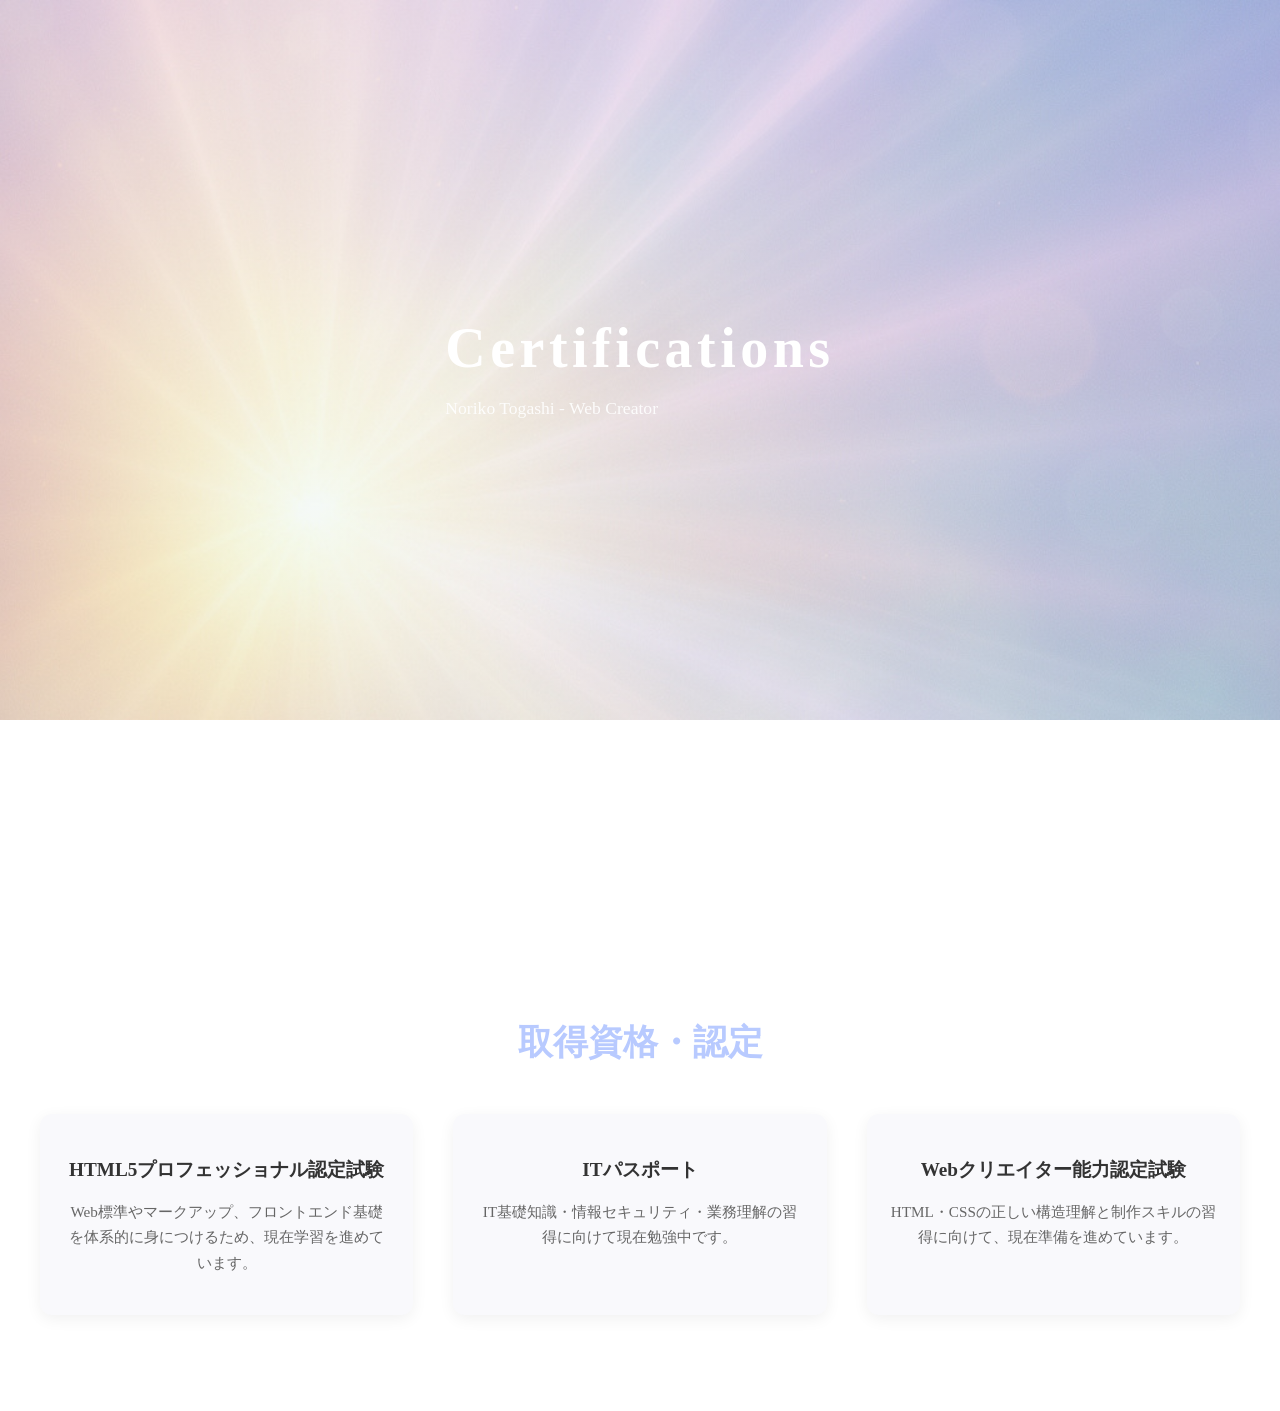
==== certifications/index.html @ 1bf71e6c "Add files via upload" ====
<!DOCTYPE html>
<html lang="ja">
  <head>
    <meta charset="UTF-8" />
    <meta name="viewport" content="width=device-width, initial-scale=1.0" />
    <title>Certifications</title>

    <link rel="stylesheet" href="../style-new.css" />
    <link rel="icon" href="../favicon.png" type="image/png" />
  </head>

  <body>
    <!-- Hero Section -->
    <section class="certifications-hero">
      <div class="hero-overlay"></div>
      <div class="hero-content">
        <h1 class="hero-name">Certifications</h1>
        <p class="hero-title">Noriko Togashi - Web Creator</p>
      </div>
    </section>

    <!-- Certifications Section -->
    <section id="cert-list" class="cert-list-section">
      <div class="intro-inner">
        <h2 class="intro-heading">取得資格・認定</h2>

        <div class="cert-grid">
          <!-- カード1 -->
          <div class="cert-card">
            <h3 class="cert-title">HTML5プロフェッショナル認定試験</h3>
            <p class="cert-description">
              Web標準やマークアップ、フロントエンド基礎を体系的に身につけるため、現在学習を進めています。
            </p>
          </div>

          <!-- カード2 -->
          <div class="cert-card">
            <h3 class="cert-title">ITパスポート</h3>
            <p class="cert-description">
              IT基礎知識・情報セキュリティ・業務理解の習得に向けて現在勉強中です。
            </p>
          </div>

          <!-- カード3（必要に応じて追加） -->
          <div class="cert-card">
            <h3 class="cert-title">Webクリエイター能力認定試験</h3>
            <p class="cert-description">
              HTML・CSSの正しい構造理解と制作スキルの習得に向けて、現在準備を進めています。
            </p>
          </div>
        </div>
      </div>
    </section>
  </body>
</html>
---- style-new.css ----
/* ------------------------------
    ベース設定（高さと余白の安定化）
------------------------------ */
html,
body {
  margin: 0;
  padding: 0;
  height: 100%;
}

/* ------------------------------
    Unified Hero Section（Top以外）
------------------------------ */
.profile-hero,
.works-hero,
.skillset-hero,
.certifications-hero {
  position: relative;
  height: 80vh;
  overflow: hidden;
  display: flex;
  align-items: center;
  justify-content: center;
  color: #fff;
  background: url("./images/bright-and-ethereal.jpg") center/cover no-repeat;
}

/* ヒーロー内の装飾 */
.hero-overlay {
  z-index: 1;
  pointer-events: none;
  position: absolute;
  inset: 0;
  background: linear-gradient(
    rgba(237, 231, 246, 0.35),
    rgba(223, 243, 227, 0.35)
  );
}

.hero-content {
  position: relative;
  z-index: 2;
}

.hero-name {
  font-size: 3.5rem;
  font-family: "Playfair Display", serif;
  letter-spacing: 0.08em;
  margin-bottom: 0.5rem;
}

.hero-title {
  font-size: 1.1rem;
  opacity: 0.9;
  margin-bottom: 2rem;
}

@keyframes fadeMove {
  0% {
    opacity: 0;
    transform: translateY(0);
  }
  50% {
    opacity: 1;
    transform: translateY(6px);
  }
  100% {
    opacity: 0;
    transform: translateY(0);
  }
}

/* ------------------------------
    Works ギャラリーセクション
------------------------------ */
.works-gallery {
  background: #fff;
  padding: 6rem 2rem;
}

.intro-inner {
  max-width: 1200px;
  margin: 0 auto;
  text-align: center;
}

.intro-heading {
  color: #b8caff;
  font-size: 2.2rem;
  margin-bottom: 1.5rem;
  font-family: "Noto Sans JP", sans-serif;
}

.works-grid {
  display: grid;
  grid-template-columns: repeat(auto-fit, minmax(280px, 1fr));
  gap: 2.5rem;
  margin-top: 3rem;
}

.work-card {
  background: #f9f9fc;
  border-radius: 12px;
  box-shadow: 0 4px 16px rgba(0, 0, 0, 0.06);
  padding: 1.5rem;
  text-align: center;
  transition: transform 0.3s ease, box-shadow 0.3s ease;
}

.work-card:hover {
  transform: translateY(-4px);
  box-shadow: 0 8px 24px rgba(0, 0, 0, 0.08);
}

.work-card img {
  width: 100%;
  aspect-ratio: 16 / 10;
  object-fit: cover;
  border-radius: 8px;
  margin-bottom: 1rem;
  filter: brightness(1.05) contrast(1.02);
}

.work-title {
  font-size: 1.2rem;
  color: #333;
  margin-bottom: 0.5rem;
  font-weight: 600;
}

.work-description {
  font-size: 0.95rem;
  color: #666;
  line-height: 1.7;
  font-family: "Noto Sans JP", system-ui, sans-serif;
}

.work-card:link .work-description,
.work-card:visited .work-description {
  color: #666 !important;
}

/* Latest Works のリンク色を統一（visited の紫を消す） */
.work-card:link,
.work-card:visited {
  color: #333;
}

.work-card .work-description {
  color: #333;
}

.work-card .work-description {
  color: #333 !important;
}

/* ============================
    GitHub リポジトリリンク（カード下配置用）
============================ */
.repo-link {
  margin-top: 0.5rem;
  text-align: center;
}

.repo-link a {
  font-size: 0.9rem;
  color: #4a7bd0;
  text-decoration: underline;
  font-family: "Noto Sans JP", sans-serif;
  transition: color 0.3s ease;
}

.repo-link a:hover {
  color: #2e5db7;
}

/* ============================
    Certifications Hero
============================ */
.certifications-hero {
  position: relative;
  height: 80vh;
  overflow: hidden;
  display: flex;
  align-items: center;
  justify-content: center;
  color: #fff;
}

/* ============================
    Certifications Section
============================ */
.cert-list-section {
  background: #fff;
  padding: 6rem 2rem;
  padding-top: 30vh;
}

.cert-grid {
  display: grid;
  grid-template-columns: repeat(auto-fit, minmax(280px, 1fr));
  gap: 2.5rem;
  margin-top: 3rem;
}

.cert-card {
  background: #f9f9fc;
  border-radius: 12px;
  box-shadow: 0 4px 16px rgba(0, 0, 0, 0.06);
  padding: 1.5rem;
  transition: transform 0.3s ease, box-shadow 0.3s ease;
}

.cert-card:hover {
  transform: translateY(-4px);
  box-shadow: 0 8px 24px rgba(0, 0, 0, 0.08);
}

.cert-title {
  font-size: 1.2rem;
  color: #333;
  margin-bottom: 0.5rem;
  font-weight: 600;
}

.cert-description {
  font-size: 0.95rem;
  color: #666;
  line-height: 1.7;
}

/* ============================
    Home Hero Section
============================ */
.home-hero {
  position: relative;
  height: 100vh;
  background: url("./images/luminous-spiral.jpg") center/cover no-repeat;
  display: flex;
  align-items: center;
  justify-content: center;
  flex-direction: column;
  text-align: center;
  color: #fff;
  overflow: hidden;
}

.hero-sub {
  font-size: 1.2rem;
  opacity: 0.9;
  margin-top: 0.5rem;
  font-family: "Noto Sans JP", sans-serif;
}

/* ============================
    Orb Navigation（大胆ランダム配置）
============================ */
.orb-container {
  position: absolute;
  inset: 0;
  pointer-events: none; /* オーブ以外の部分をクリック不可にしないため */
}

/* オーブ共通 */
.orb {
  position: absolute;
  width: 150px;
  height: 150px;
  border-radius: 50%;
  background: radial-gradient(
    circle at 30% 30%,
    rgba(255, 255, 255, 0.9),
    rgba(180, 200, 255, 0.4),
    rgba(150, 170, 255, 0.2)
  );
  display: flex;
  align-items: center;
  justify-content: center;
  text-decoration: none;
  color: #fff;
  font-size: 1.1rem;
  font-weight: 600;
  box-shadow: 0 0 30px rgba(180, 200, 255, 0.6);
  transition: transform 0.3s ease, box-shadow 0.3s ease;
  pointer-events: auto; /* オーブはクリック可能 */
  animation: float-random 6s ease-in-out infinite;
}

/* ランダムゆらぎアニメーション */
@keyframes float-random {
  0% {
    transform: translate(0, 0);
  }
  50% {
    transform: translate(
      calc(-40px + 80px * var(--rand-x)),
      calc(-40px + 80px * var(--rand-y))
    );
  }
  100% {
    transform: translate(0, 0);
  }
}

/* ============================
    各オーブのランダム位置 + ランダムゆらぎ
============================ */

/* orb1：左上あたり */
.orb1 {
  top: 18%;
  left: 12%;
  --rand-x: -0.6;
  --rand-y: 0.4;
  animation-duration: 7.5s;
}

/* orb2：右上あたり */
.orb2 {
  top: 22%;
  right: 10%;
  --rand-x: 0.8;
  --rand-y: -0.3;
  animation-duration: 6.8s;
}

/* orb3：左下あたり */
.orb3 {
  bottom: 15%;
  left: 20%;
  --rand-x: -0.3;
  --rand-y: -0.7;
  animation-duration: 8.2s;
}

/* orb4：右下あたり */
.orb4 {
  bottom: 12%;
  right: 18%;
  --rand-x: 0.5;
  --rand-y: 0.9;
  animation-duration: 7.2s;
}

/* ============================
    Home Works Pickup
============================ */
.home-works {
  background: #fff;
  padding: 6rem 2rem;
  text-align: center;
}

.section-title {
  font-size: 2.4rem;
  color: #b8caff;
  margin-bottom: 3rem;
  font-family: "Playfair Display", serif;
}

.works-grid {
  display: grid;
  grid-template-columns: repeat(auto-fit, minmax(280px, 1fr));
  gap: 2.5rem;
}

.work-item {
  background: #f9f9fc;
  border-radius: 12px;
  box-shadow: 0 4px 16px rgba(0, 0, 0, 0.06);
  padding: 1.5rem;
  transition: transform 0.3s ease, box-shadow 0.3s ease;
}

.work-item:hover {
  transform: translateY(-4px);
  box-shadow: 0 8px 24px rgba(0, 0, 0, 0.08);
}

.work-item img {
  width: 100%;
  aspect-ratio: 16 / 10;
  object-fit: cover;
  border-radius: 8px;
  margin-bottom: 1rem;
}

.work-desc {
  font-size: 0.95rem;
  color: #666;
  line-height: 1.7;
  font-family: "Noto Sans JP", sans-serif;
}

/* ============================
    2カラムレイアウト（共通）
============================ */
.two-column {
  display: flex;
  gap: 3rem;
  max-width: 1200px;
  margin: 0 auto;
  padding: 4rem 2rem;
}

.left-column,
.right-column {
  flex: 1;
}

/* 画像やテキストが詰まらないように */
.left-column img {
  width: 100%;
  border-radius: 12px;
  object-fit: cover;
}

/* ============================
    Profile 2カラムレイアウト
============================ */
.profile-grid {
  display: grid;
  grid-template-columns: 1fr 1fr; /* 左右2カラム */
  gap: 3rem;
  align-items: start;
  max-width: 1200px;
  margin: 0 auto;
  padding: 4rem 0rem;
}

.profile-photo img {
  width: 100%;
  border-radius: 12px;
  object-fit: cover;
}

.profile-text {
  font-size: 1rem;
  line-height: 1.8;
  color: #444;
}

/* スマホ対応 */
@media (max-width: 768px) {
  .profile-grid {
    grid-template-columns: 1fr; /* 1カラムに変更 */
    gap: 2rem;
  }
}

/* ------------------------------
    Responsive（768px以下）
------------------------------ */
@media (max-width: 768px) {
  .hero-name {
    font-size: 2.6rem;
  }

  .hero-title {
    font-size: 1rem;
  }

  .works-gallery {
    padding: 5rem 1.5rem;
  }

  .work-card {
    padding: 1.2rem;
    display: block;
    cursor: pointer;
  }

  .work-title {
    font-size: 1.1rem;
  }

  .work-description {
    font-size: 0.9rem;
  }

  .two-column {
    flex-direction: column;
    gap: 2rem;
  }
}

/* ============================
    Skillset リスト整形
============================ */
.skill-list {
  list-style-position: outside; /* ← これがポイント！ */
  padding-left: 1.2rem; /* ・の位置を少し右に寄せて美しく */
  margin: 0; /* 不要な余白を消す */
}

.skill-list li {
  margin-bottom: 0.8rem; /* 行間を統一 */
  line-height: 1.7; /* 読みやすさを統一 */
}

/* ============================
    Topページ Latest Works のリンク色を統一
============================ */
.work-link:link,
.work-link:visited {
  color: #333;
}

.work-link h3,
.work-link p {
  color: #333 !important;
}

.work-link:hover h3,
.work-link:hover p {
  color: #b84a4a; /* ホバー時の色（必要なければ削除OK） */
}

/* ============================
    Topページ Latest Works のホバー演出
============================ */
.work-link {
  display: block;
  background: #f9f9fc;
  border-radius: 12px;
  box-shadow: 0 4px 16px rgba(0, 0, 0, 0.06);
  padding: 1.5rem;
  text-align: center;
  transition: transform 0.3s ease, box-shadow 0.3s ease,
    background-color 0.3s ease;
}

.work-link:hover {
  transform: translateY(-4px);
  box-shadow: 0 8px 24px rgba(0, 0, 0, 0.08);
  background-color: #eef3ff; /* やさしい青系に変化 */
}

.work-link h3,
.work-link p {
  transition: color 0.3s ease;
}

.work-link:hover h3 {
  color: #4a7bd0; /* タイトルをやさしい青に */
}

.work-link:hover p {
  color: #5a6e99; /* 説明文も少し濃い青グレーに */
}
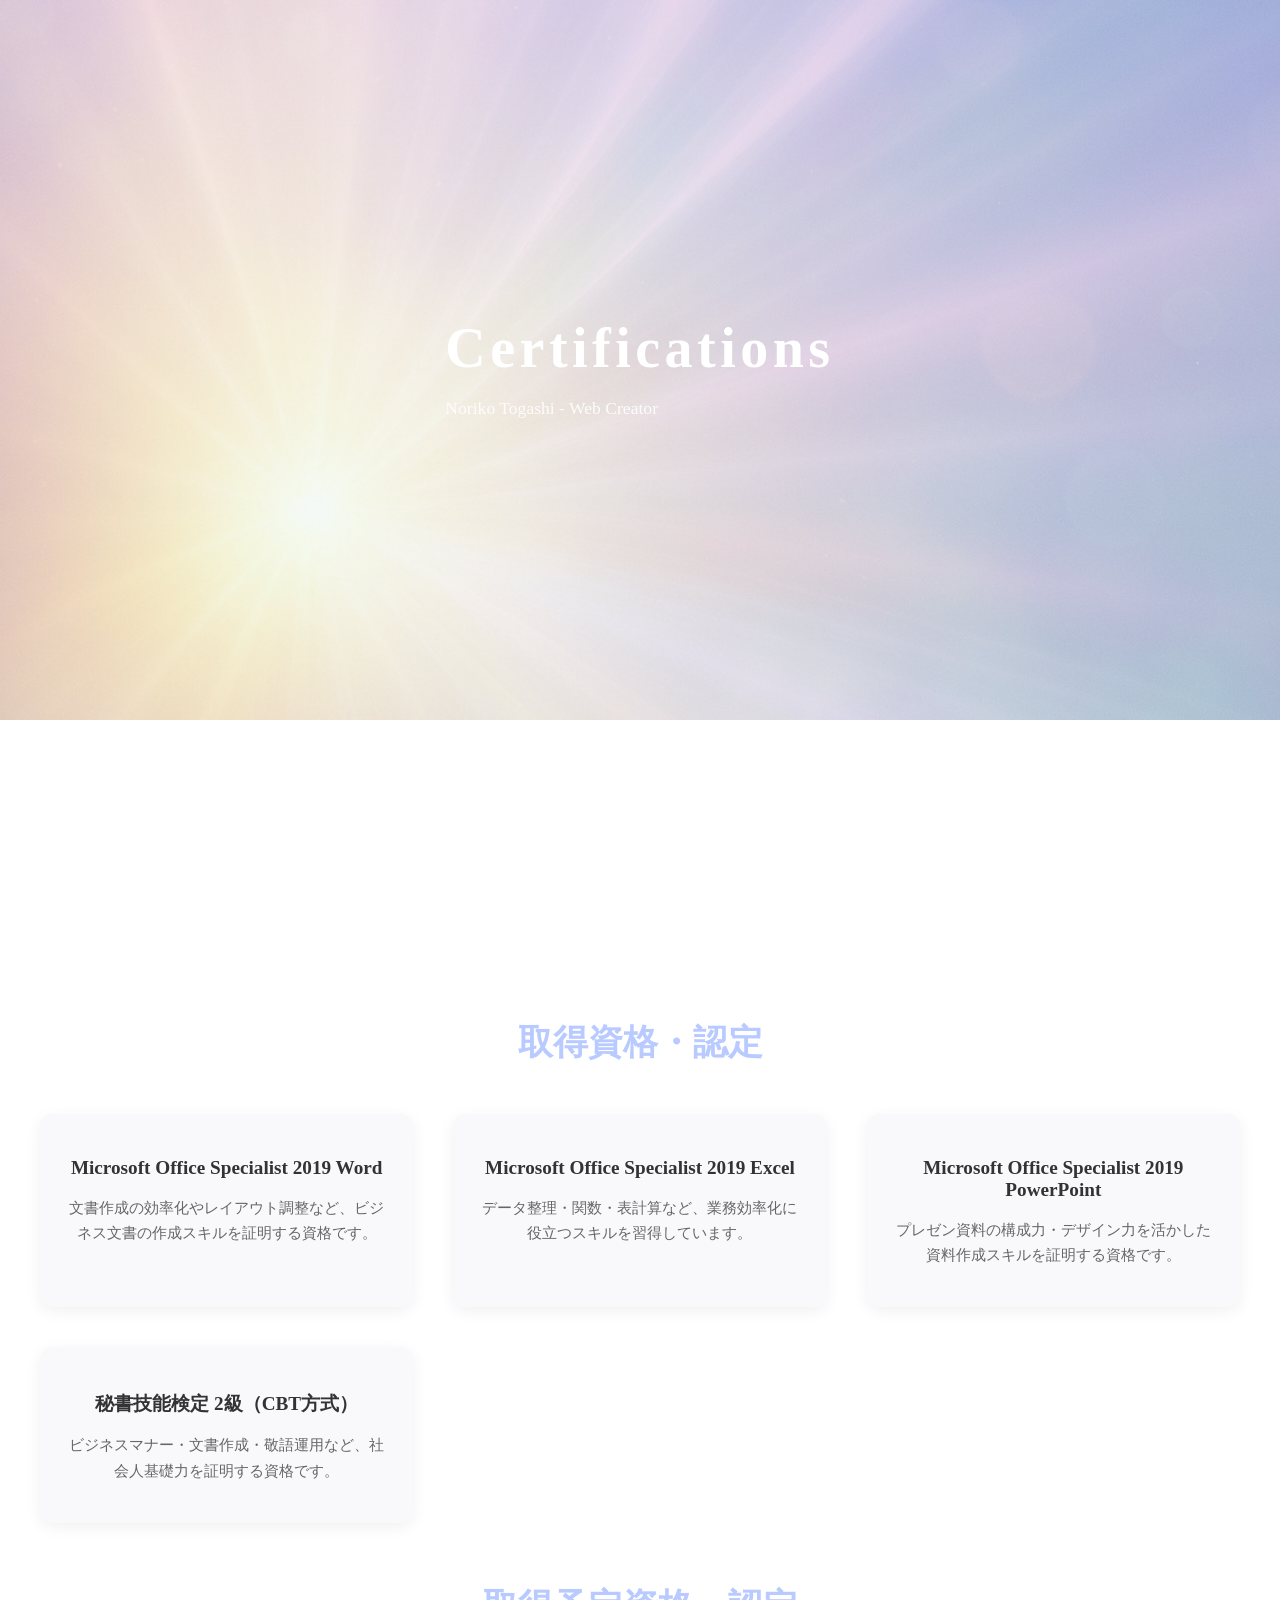
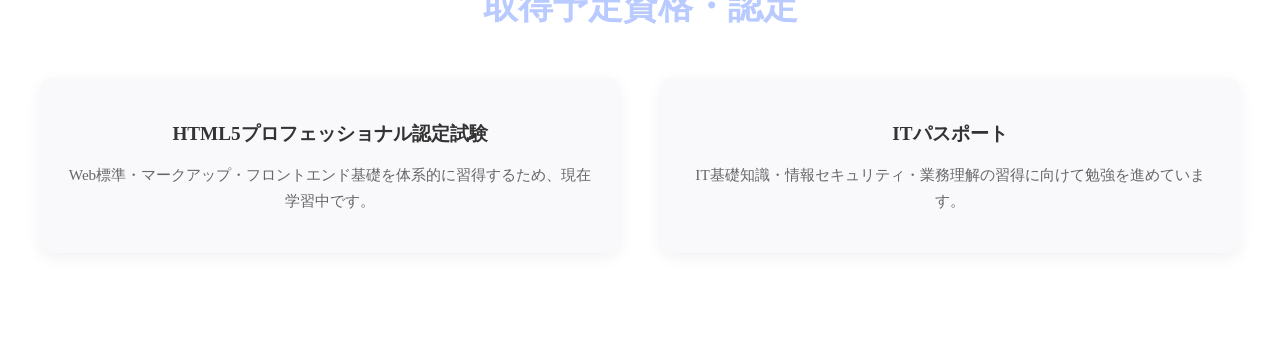
==== commit 6a25af8a: "Update index.html" ====
--- a/certifications/index.html
+++ b/certifications/index.html
@@ -22,34 +22,67 @@
     <!-- Certifications Section -->
     <section id="cert-list" class="cert-list-section">
       <div class="intro-inner">
+
+        <!-- 取得資格・認定 -->
         <h2 class="intro-heading">取得資格・認定</h2>
 
         <div class="cert-grid">
-          <!-- カード1 -->
+          <!-- MOS Word -->
+          <div class="cert-card">
+            <h3 class="cert-title">Microsoft Office Specialist 2019 Word</h3>
+            <p class="cert-description">
+              文書作成の効率化やレイアウト調整など、ビジネス文書の作成スキルを証明する資格です。
+            </p>
+          </div>
+
+          <!-- MOS Excel -->
+          <div class="cert-card">
+            <h3 class="cert-title">Microsoft Office Specialist 2019 Excel</h3>
+            <p class="cert-description">
+              データ整理・関数・表計算など、業務効率化に役立つスキルを習得しています。
+            </p>
+          </div>
+
+          <!-- MOS PowerPoint -->
+          <div class="cert-card">
+            <h3 class="cert-title">Microsoft Office Specialist 2019 PowerPoint</h3>
+            <p class="cert-description">
+              プレゼン資料の構成力・デザイン力を活かした資料作成スキルを証明する資格です。
+            </p>
+          </div>
+
+          <!-- 秘書検定 -->
+          <div class="cert-card">
+            <h3 class="cert-title">秘書技能検定 2級（CBT方式）</h3>
+            <p class="cert-description">
+              ビジネスマナー・文書作成・敬語運用など、社会人基礎力を証明する資格です。
+            </p>
+          </div>
+        </div>
+
+        <!-- 取得予定資格・認定 -->
+        <h2 class="intro-heading" style="margin-top: 60px;">取得予定資格・認定</h2>
+
+        <div class="cert-grid">
+          <!-- HTML5プロフェッショナル -->
           <div class="cert-card">
             <h3 class="cert-title">HTML5プロフェッショナル認定試験</h3>
             <p class="cert-description">
-              Web標準やマークアップ、フロントエンド基礎を体系的に身につけるため、現在学習を進めています。
+              Web標準・マークアップ・フロントエンド基礎を体系的に習得するため、現在学習中です。
             </p>
           </div>
 
-          <!-- カード2 -->
+          <!-- ITパスポート -->
           <div class="cert-card">
             <h3 class="cert-title">ITパスポート</h3>
             <p class="cert-description">
-              IT基礎知識・情報セキュリティ・業務理解の習得に向けて現在勉強中です。
-            </p>
-          </div>
-
-          <!-- カード3（必要に応じて追加） -->
-          <div class="cert-card">
-            <h3 class="cert-title">Webクリエイター能力認定試験</h3>
-            <p class="cert-description">
-              HTML・CSSの正しい構造理解と制作スキルの習得に向けて、現在準備を進めています。
+              IT基礎知識・情報セキュリティ・業務理解の習得に向けて勉強を進めています。
             </p>
           </div>
         </div>
+
       </div>
     </section>
   </body>
 </html>
+
